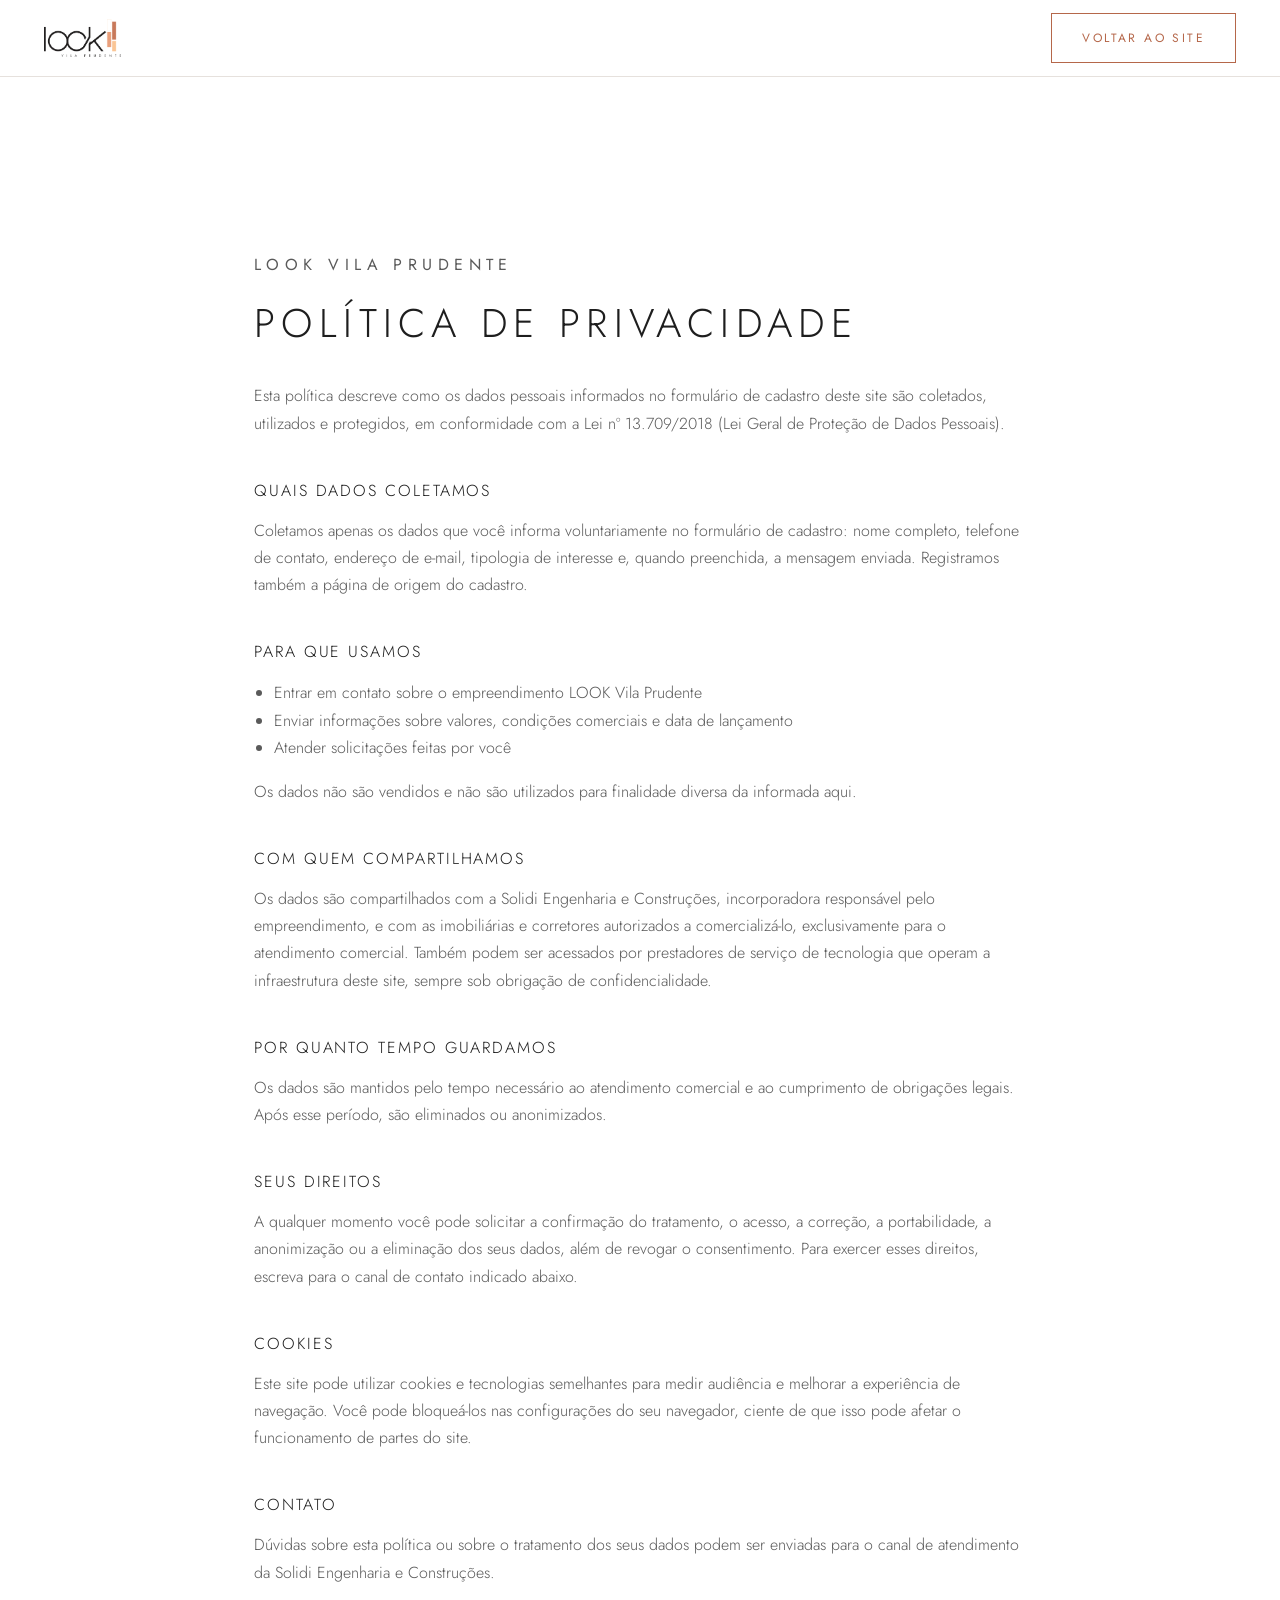
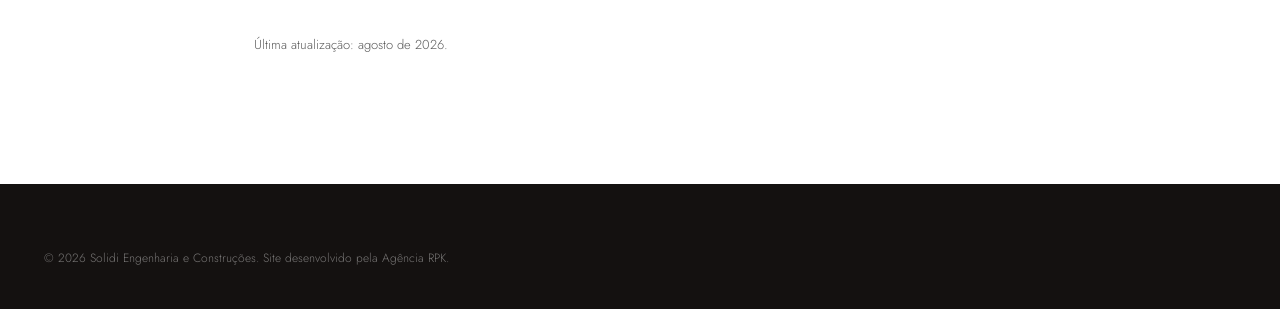
==== privacidade.html @ 10d235b2 "LP LOOK Vila Prudente, versao 1 Landing page de captacao do empreendimento LOOK Vila Prudente (Solid" ====
<!DOCTYPE html>
<html lang="pt-BR">
<head>
<meta charset="utf-8">
<meta name="viewport" content="width=device-width,initial-scale=1">
<title>Política de Privacidade | LOOK Vila Prudente</title>
<meta name="robots" content="noindex,follow">
<link rel="preconnect" href="https://fonts.googleapis.com">
<link rel="preconnect" href="https://fonts.gstatic.com" crossorigin>
<link href="https://fonts.googleapis.com/css2?family=Jost:wght@200;300;400;500&display=swap" rel="stylesheet">
<link rel="stylesheet" href="assets/css/style.css">
<style>
  .doc{max-width:820px;padding-top:calc(var(--header-h) + 60px)}
  .doc h2{margin-bottom:34px}
  .doc h3{margin:44px 0 14px;font-size:16px}
  .doc p,.doc li{color:var(--tinta-suave);font-size:16px}
  .doc ul{padding-left:20px}
</style>
</head>
<body>

<header class="header solido" id="header">
  <div class="container">
    <a href="index.html" aria-label="LOOK Vila Prudente">
      <img class="logo" src="assets/img/logo-look-900.webp" alt="LOOK Vila Prudente" width="900" height="445">
    </a>
    <a href="index.html" class="btn btn-ghost">Voltar ao site</a>
  </div>
</header>

<section>
  <div class="container doc">
    <p class="eyebrow">LOOK Vila Prudente</p>
    <h2>Política de Privacidade</h2>

    <p>Esta política descreve como os dados pessoais informados no formulário de cadastro deste site são coletados, utilizados e protegidos, em conformidade com a Lei nº 13.709/2018 (Lei Geral de Proteção de Dados Pessoais).</p>

    <h3>Quais dados coletamos</h3>
    <p>Coletamos apenas os dados que você informa voluntariamente no formulário de cadastro: nome completo, telefone de contato, endereço de e-mail, tipologia de interesse e, quando preenchida, a mensagem enviada. Registramos também a página de origem do cadastro.</p>

    <h3>Para que usamos</h3>
    <ul>
      <li>Entrar em contato sobre o empreendimento LOOK Vila Prudente</li>
      <li>Enviar informações sobre valores, condições comerciais e data de lançamento</li>
      <li>Atender solicitações feitas por você</li>
    </ul>
    <p>Os dados não são vendidos e não são utilizados para finalidade diversa da informada aqui.</p>

    <h3>Com quem compartilhamos</h3>
    <p>Os dados são compartilhados com a Solidi Engenharia e Construções, incorporadora responsável pelo empreendimento, e com as imobiliárias e corretores autorizados a comercializá-lo, exclusivamente para o atendimento comercial. Também podem ser acessados por prestadores de serviço de tecnologia que operam a infraestrutura deste site, sempre sob obrigação de confidencialidade.</p>

    <h3>Por quanto tempo guardamos</h3>
    <p>Os dados são mantidos pelo tempo necessário ao atendimento comercial e ao cumprimento de obrigações legais. Após esse período, são eliminados ou anonimizados.</p>

    <h3>Seus direitos</h3>
    <p>A qualquer momento você pode solicitar a confirmação do tratamento, o acesso, a correção, a portabilidade, a anonimização ou a eliminação dos seus dados, além de revogar o consentimento. Para exercer esses direitos, escreva para o canal de contato indicado abaixo.</p>

    <h3>Cookies</h3>
    <p>Este site pode utilizar cookies e tecnologias semelhantes para medir audiência e melhorar a experiência de navegação. Você pode bloqueá-los nas configurações do seu navegador, ciente de que isso pode afetar o funcionamento de partes do site.</p>

    <h3>Contato</h3>
    <p>Dúvidas sobre esta política ou sobre o tratamento dos seus dados podem ser enviadas para o canal de atendimento da Solidi Engenharia e Construções.</p>

    <p style="margin-top:48px;font-size:13px">Última atualização: agosto de 2026.</p>
  </div>
</section>

<footer class="rodape">
  <div class="container">
    <p class="disc" style="margin:0">© 2026 Solidi Engenharia e Construções. Site desenvolvido pela Agência RPK.</p>
  </div>
</footer>

</body>
</html>
---- assets/css/style.css ----
/* LOOK Vila Prudente · Solidi
   Identidade extraida do book Folheto_21x21cm_v4.pdf
   Agencia RPK · 2026 */

:root{
  --terracota:#B5674A;
  --terracota-med:#DE8A62;
  --pessego:#F7C593;
  --pessego-claro:#FAD9B4;
  --tinta:#1E1E1E;
  --tinta-suave:#5A5A5A;
  --linha:#E6E1DD;
  --branco:#fff;
  --fundo-quente:#FBF8F6;
  --container:1240px;
  --header-h:76px;
}

*,*::before,*::after{box-sizing:border-box}
html{scroll-behavior:smooth;-webkit-text-size-adjust:100%}
body{
  margin:0;
  font-family:'Jost',-apple-system,BlinkMacSystemFont,'Segoe UI',sans-serif;
  color:var(--tinta);
  background:var(--branco);
  font-size:17px;
  line-height:1.7;
  font-weight:300;
  overflow-x:hidden;
}
img{max-width:100%;display:block;height:auto}
a{color:inherit;text-decoration:none}
button{font-family:inherit}

.container{width:100%;max-width:var(--container);margin-inline:auto;padding-inline:24px}

/* tipografia: caixa alta com tracking largo, como no book */
.eyebrow{
  font-size:12px;letter-spacing:.34em;text-transform:uppercase;
  color:var(--terracota);font-weight:400;margin:0 0 20px
}
h1,h2,h3{font-weight:300;margin:0;line-height:1.25}
h2{
  font-size:clamp(26px,3.4vw,40px);
  letter-spacing:.16em;text-transform:uppercase
}
h3{font-size:clamp(19px,2vw,23px);letter-spacing:.12em;text-transform:uppercase}
.lead{font-size:clamp(16px,1.5vw,18.5px);color:var(--tinta-suave);max-width:62ch}

section{padding:clamp(72px,9vw,130px) 0}
.sec-quente{background:var(--fundo-quente)}

/* blocos coloridos, assinatura grafica do book */
.blocos{display:flex;gap:9px;align-items:flex-end;height:74px;margin-bottom:34px}
.blocos i{display:block;width:26px;border-radius:1px}
.blocos i:nth-child(1){height:74px;background:var(--terracota)}
.blocos i:nth-child(2){height:48px;background:var(--terracota-med)}
.blocos i:nth-child(3){height:62px;background:var(--pessego)}
.blocos i:nth-child(4){height:34px;border:1px solid var(--terracota-med);background:transparent}

/* ---------- header ---------- */
.header{
  position:fixed;inset:0 0 auto;height:var(--header-h);z-index:60;
  display:flex;align-items:center;
  background:transparent;transition:background .35s,box-shadow .35s
}
.header.solido{background:rgba(255,255,255,.97);box-shadow:0 1px 0 var(--linha);backdrop-filter:blur(8px)}
.header .container{display:flex;align-items:center;justify-content:space-between;gap:20px}
.header .logo{height:38px;width:auto;transition:opacity .3s}
.header .logo-branco{display:block}
.header .logo-cor{display:none}
.header.solido .logo-branco{display:none}
.header.solido .logo-cor{display:block}

.btn{
  display:inline-block;padding:14px 30px;border:0;cursor:pointer;
  background:var(--terracota);color:#fff;
  font-size:12px;letter-spacing:.2em;text-transform:uppercase;font-weight:400;
  transition:background .25s,transform .25s
}
.btn:hover{background:#9d573c;transform:translateY(-1px)}
.btn-ghost{background:transparent;border:1px solid rgba(255,255,255,.85);color:#fff}
.header.solido .btn-ghost{border-color:var(--terracota);color:var(--terracota)}
.header.solido .btn-ghost:hover{background:var(--terracota);color:#fff}

/* ---------- hero ---------- */
.hero{
  position:relative;min-height:100svh;display:flex;align-items:flex-end;
  padding-bottom:clamp(56px,8vw,96px);color:#fff;overflow:hidden
}
.hero-bg{position:absolute;inset:0;z-index:0}
.hero-bg img{width:100%;height:100%;object-fit:cover;object-position:center 60%}
.hero-bg::after{
  content:'';position:absolute;inset:0;
  background:linear-gradient(180deg,rgba(20,16,14,.45) 0%,rgba(20,16,14,.12) 38%,rgba(20,16,14,.78) 100%)
}
.hero .container{position:relative;z-index:2}
.hero-logo{width:min(420px,74vw);margin-bottom:30px}
.hero-chamadas{display:flex;flex-wrap:wrap;gap:12px;margin-bottom:26px}
.tag{
  padding:9px 20px;border:1px solid rgba(255,255,255,.6);
  font-size:11.5px;letter-spacing:.22em;text-transform:uppercase
}
.tag-cheia{background:var(--terracota);border-color:var(--terracota)}
.hero-frase{
  font-size:clamp(22px,3vw,34px);font-weight:200;letter-spacing:.14em;
  text-transform:uppercase;margin:0 0 32px;max-width:16ch;line-height:1.35
}
.hero-end{font-size:13.5px;letter-spacing:.18em;text-transform:uppercase;opacity:.9;margin:22px 0 0}

/* ---------- conceito ---------- */
.conceito{display:grid;grid-template-columns:1fr 1fr;gap:clamp(36px,6vw,90px);align-items:center}
.conceito p{margin:0 0 20px}
.conceito p:last-child{margin-bottom:0}

/* ---------- plantas ---------- */
.plantas-grid{display:grid;grid-template-columns:repeat(2,1fr);gap:clamp(24px,4vw,56px);margin-top:52px}
.planta{
  background:#fff;border:1px solid var(--linha);padding:clamp(20px,3vw,38px);text-align:center;
  display:flex;flex-direction:column
}
.planta .corpo{flex:1;display:grid;place-items:center;min-height:0}
.planta img{margin:0 auto;height:clamp(340px,42vw,540px);width:auto;object-fit:contain}
.planta .num{
  font-size:clamp(38px,5vw,58px);font-weight:300;line-height:1;
  display:inline-block;vertical-align:middle;margin-right:12px
}
.planta .rot{
  display:inline-block;vertical-align:middle;background:var(--pessego);
  padding:6px 16px;font-size:13px;letter-spacing:.2em;text-transform:uppercase
}
.planta .cab{margin-bottom:28px}
.planta .obs{font-size:12.5px;color:var(--tinta-suave);margin-top:22px;letter-spacing:.04em}
.aviso-metragem{
  margin-top:34px;padding:16px 20px;background:var(--pessego-claro);
  font-size:13.5px;letter-spacing:.03em;color:#7a4a33
}

/* ---------- galeria areas comuns ---------- */
.galeria{display:grid;grid-template-columns:repeat(3,1fr);gap:14px;margin-top:52px}
.item{position:relative;overflow:hidden;cursor:zoom-in;background:#EFE9E5}
.item img{width:100%;aspect-ratio:16/10;object-fit:cover;transition:transform .7s cubic-bezier(.2,.7,.3,1)}
.item:hover img{transform:scale(1.05)}
.item figcaption{
  position:absolute;left:0;right:0;bottom:0;padding:26px 20px 16px;color:#fff;
  font-size:12px;letter-spacing:.2em;text-transform:uppercase;
  background:linear-gradient(transparent,rgba(20,16,14,.82))
}
.item.grande{grid-column:span 2}

/* ---------- diferenciais ---------- */
.difs{display:grid;grid-template-columns:repeat(2,1fr);gap:0 clamp(30px,5vw,70px);margin-top:44px}
.difs li{
  list-style:none;display:flex;gap:16px;align-items:flex-start;
  padding:17px 0;border-bottom:1px solid var(--linha);font-size:15.5px
}
.difs li::before{
  content:'';flex:0 0 auto;width:9px;height:9px;margin-top:9px;
  background:var(--terracota-med)
}
.difs{padding:0;margin-inline:0}

/* ---------- implantacao ---------- */
.implant{display:grid;grid-template-columns:.85fr 1.15fr;gap:clamp(30px,5vw,70px);align-items:center;margin-top:44px}
.legenda{display:grid;grid-template-columns:1fr 1fr;gap:2px 22px;padding:0;margin:26px 0 0}
.legenda li{list-style:none;display:flex;gap:11px;align-items:center;font-size:14px;padding:5px 0}
.legenda b{
  flex:0 0 auto;width:23px;height:23px;background:var(--terracota);color:#fff;
  display:grid;place-items:center;font-size:11.5px;font-weight:400
}

/* ---------- localizacao ---------- */
.aerea{margin-bottom:52px;border:1px solid var(--linha)}
.loc-grid{display:grid;grid-template-columns:1fr 1fr;gap:clamp(30px,5vw,64px)}
.mapa{width:100%;aspect-ratio:4/3;border:0;filter:grayscale(1) contrast(1.05);transition:filter .5s}
.mapa:hover{filter:none}
.pois{columns:2;column-gap:36px;padding:0;margin:0}
.poi-grupo{break-inside:avoid;margin-bottom:26px}
.poi-grupo h4{
  margin:0 0 10px;font-size:11.5px;letter-spacing:.2em;text-transform:uppercase;
  color:var(--terracota);font-weight:400
}
.poi-grupo ul{padding:0;margin:0}
.poi-grupo li{
  list-style:none;display:flex;justify-content:space-between;gap:14px;
  font-size:14.5px;padding:5px 0;border-bottom:1px dotted var(--linha)
}
.poi-grupo li span{color:var(--tinta-suave);white-space:nowrap}
.fonte{font-size:12px;color:var(--tinta-suave);margin-top:16px}

/* ---------- formulario ---------- */
.form-sec{background:var(--tinta);color:#fff}
.form-sec h2{color:#fff}
.form-sec .eyebrow{color:var(--pessego)}
.form-wrap{display:grid;grid-template-columns:1fr 1.15fr;gap:clamp(34px,6vw,80px);align-items:start}
.form-sec .lead{color:rgba(255,255,255,.7)}
.campos{display:grid;grid-template-columns:1fr 1fr;gap:20px}
.campo{display:flex;flex-direction:column;gap:8px}
.campo.full{grid-column:1/-1}
.campo label{font-size:11.5px;letter-spacing:.16em;text-transform:uppercase;color:rgba(255,255,255,.72)}
.campo input,.campo select,.campo textarea{
  background:transparent;border:0;border-bottom:1px solid rgba(255,255,255,.28);
  color:#fff;font-family:inherit;font-size:16px;font-weight:300;
  padding:11px 2px;transition:border-color .25s
}
.campo select option{background:var(--tinta);color:#fff}
.campo textarea{resize:vertical;min-height:74px}
.campo input:focus,.campo select:focus,.campo textarea:focus{outline:0;border-bottom-color:var(--pessego)}
.campo input::placeholder,.campo textarea::placeholder{color:rgba(255,255,255,.32)}
.campo.erro input,.campo.erro select{border-bottom-color:#E06B5A}
.msg-erro{font-size:12px;color:#E9857A;display:none}
.campo.erro .msg-erro{display:block}

.consent.campo{
  grid-column:1/-1;display:flex;flex-direction:row;gap:12px;align-items:flex-start;
  font-size:13px;color:rgba(255,255,255,.66);line-height:1.6;cursor:pointer
}
.consent input{
  flex:0 0 auto;width:17px;height:17px;margin-top:3px;accent-color:var(--terracota);
  border-bottom:0;padding:0
}
.consent a{text-decoration:underline;text-underline-offset:3px}
.form-acao{grid-column:1/-1;display:flex;align-items:center;gap:20px;flex-wrap:wrap;margin-top:8px}
.form-status{font-size:14px}
.form-status.ok{color:#8FCB9B}
.form-status.falha{color:#E9857A}
button[disabled]{opacity:.55;cursor:not-allowed}

/* ---------- solidi ---------- */
.solidi-num{display:flex;flex-wrap:wrap;gap:clamp(28px,5vw,70px);margin-top:38px}
.solidi-num div strong{display:block;font-size:clamp(30px,4vw,44px);font-weight:300;color:var(--terracota);line-height:1.1}
.solidi-num div span{font-size:12px;letter-spacing:.18em;text-transform:uppercase;color:var(--tinta-suave)}

/* ---------- rodape ---------- */
.rodape{background:#141110;color:rgba(255,255,255,.62);padding:64px 0 40px;font-size:13.5px}
.rodape-topo{display:flex;justify-content:space-between;gap:34px;flex-wrap:wrap;align-items:flex-start;padding-bottom:34px;border-bottom:1px solid rgba(255,255,255,.1)}
.rodape img{height:44px;width:auto}
.rodape .disc{font-size:12px;line-height:1.75;margin-top:28px;color:rgba(255,255,255,.42);max-width:100%}
.rodape a:hover{color:#fff}

/* ---------- barra fixa mobile ---------- */
.barra-mob{
  position:fixed;left:0;right:0;bottom:0;z-index:70;display:none;
  padding:11px 16px calc(11px + env(safe-area-inset-bottom));
  background:rgba(255,255,255,.97);border-top:1px solid var(--linha);
  backdrop-filter:blur(8px)
}
.barra-mob .btn{display:block;width:100%;text-align:center;padding:16px}

/* ---------- lightbox ---------- */
.lightbox{
  position:fixed;inset:0;z-index:90;display:none;place-items:center;
  background:rgba(15,12,11,.94);padding:24px;cursor:zoom-out
}
.lightbox.aberto{display:grid}
.lightbox img{max-width:min(1400px,94vw);max-height:88vh;object-fit:contain}
.lightbox .fechar{position:absolute;top:20px;right:26px;color:#fff;font-size:34px;line-height:1;background:0;border:0;cursor:pointer}
.lightbox p{position:absolute;bottom:26px;left:0;right:0;text-align:center;color:#fff;font-size:12px;letter-spacing:.2em;text-transform:uppercase}

/* ---------- reveal ---------- */
.reveal{opacity:0;transform:translateY(26px);transition:opacity .85s ease,transform .85s cubic-bezier(.2,.7,.3,1)}
.reveal.vis{opacity:1;transform:none}

/* ---------- responsivo ---------- */
@media (max-width:900px){
  .conceito,.plantas-grid,.implant,.loc-grid,.form-wrap,.difs{grid-template-columns:1fr}
  .galeria{grid-template-columns:repeat(2,1fr)}
  .item.grande{grid-column:span 2}
  .pois{columns:1}
  .campos{grid-template-columns:1fr}
  .legenda{grid-template-columns:1fr 1fr}
}
@media (max-width:640px){
  body{font-size:16px}
  .header .btn{display:none}
  .barra-mob{display:block}
  body{padding-bottom:78px}
  .galeria{grid-template-columns:1fr;gap:10px}
  .item.grande{grid-column:span 1}
  .hero{min-height:92svh}
  .planta img{max-height:440px}
  .blocos{height:56px;margin-bottom:26px}
  .blocos i{width:20px}
  .blocos i:nth-child(1){height:56px}
  .blocos i:nth-child(2){height:36px}
  .blocos i:nth-child(3){height:46px}
  .blocos i:nth-child(4){height:26px}
}
@media (prefers-reduced-motion:reduce){
  *{animation:none!important;transition:none!important;scroll-behavior:auto!important}
  .reveal{opacity:1;transform:none}
}
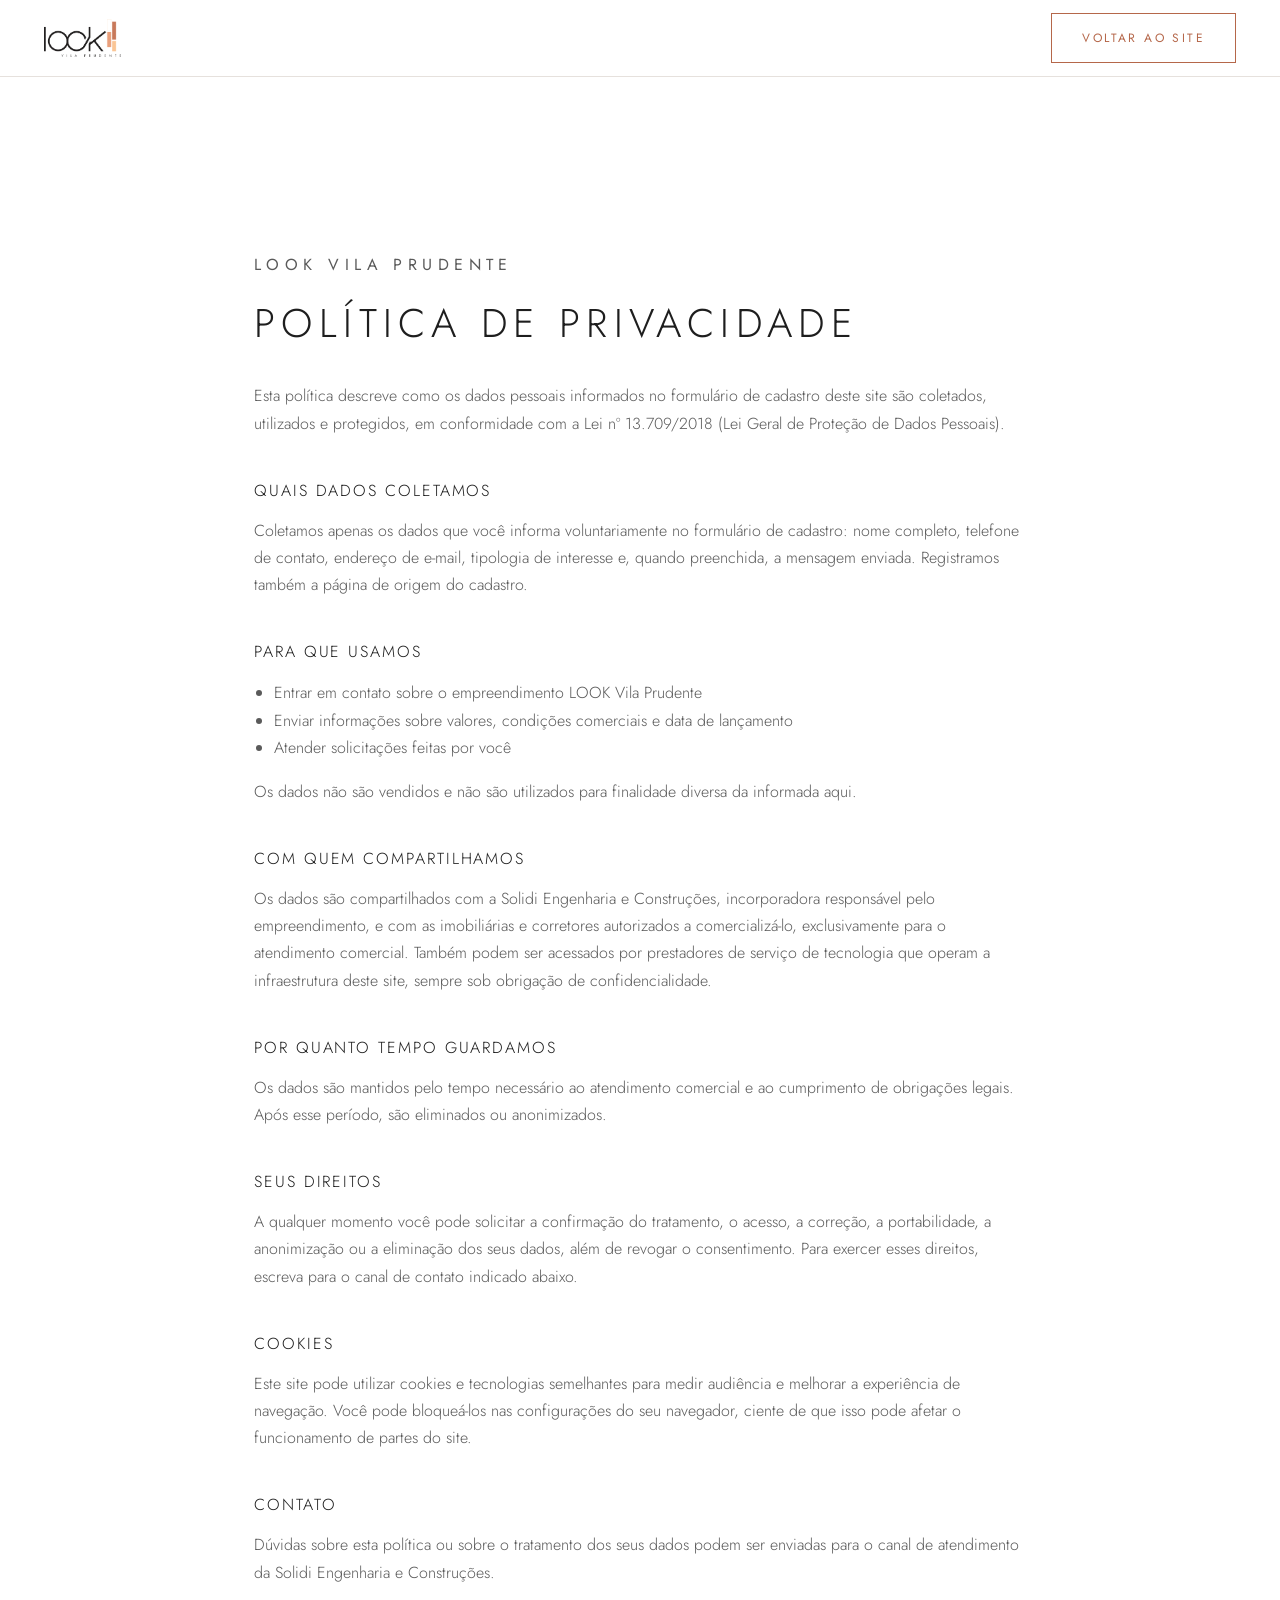
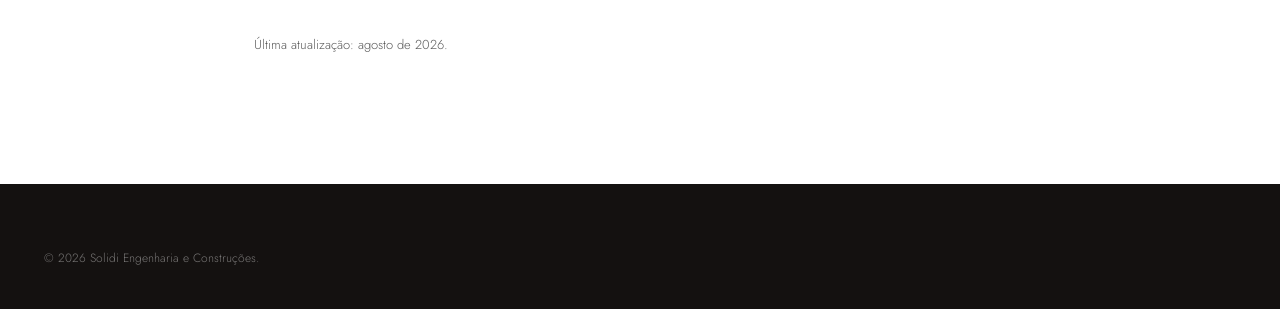
==== commit 7af7eb08: "MCMV em negativo sobre a capa e remocao da assinatura da agencia O PNG oficial do programa vem com f" ====
--- a/privacidade.html
+++ b/privacidade.html
@@ -67,7 +67,7 @@
 
 <footer class="rodape">
   <div class="container">
-    <p class="disc" style="margin:0">© 2026 Solidi Engenharia e Construções. Site desenvolvido pela Agência RPK.</p>
+    <p class="disc" style="margin:0">© 2026 Solidi Engenharia e Construções.</p>
   </div>
 </footer>
 
--- a/assets/css/style.css
+++ b/assets/css/style.css
@@ -1,6 +1,5 @@
 /* LOOK Vila Prudente · Solidi
-   Identidade extraida do book Folheto_21x21cm_v4.pdf
-   Agencia RPK · 2026 */
+   Identidade extraida do book Folheto_21x21cm_v4.pdf */
 
 :root{
   --terracota:#B5674A;
@@ -92,10 +91,20 @@
 .hero-bg img{width:100%;height:100%;object-fit:cover;object-position:center 60%}
 .hero-bg::after{
   content:'';position:absolute;inset:0;
-  background:linear-gradient(180deg,rgba(20,16,14,.45) 0%,rgba(20,16,14,.12) 38%,rgba(20,16,14,.78) 100%)
+  background:
+    linear-gradient(101deg,rgba(20,16,14,.76) 0%,rgba(20,16,14,.62) 24%,rgba(20,16,14,.24) 52%,rgba(20,16,14,0) 76%),
+    linear-gradient(180deg,rgba(20,16,14,.42) 0%,rgba(20,16,14,.10) 38%,rgba(20,16,14,.72) 100%)
 }
 .hero .container{position:relative;z-index:2}
-.hero-logo{width:min(420px,74vw);margin-bottom:30px}
+.hero-logo{width:min(360px,66vw);margin-bottom:30px;filter:drop-shadow(0 2px 18px rgba(20,16,14,.55))}
+
+/* selo do programa, canto superior direito da capa */
+.hero-topo{position:absolute;left:0;right:0;top:calc(var(--header-h) + 22px);z-index:3}
+.hero-topo .container{display:flex;justify-content:flex-end}
+.selo-mcmv img{
+  width:clamp(104px,10vw,132px);height:auto;display:block;
+  filter:drop-shadow(0 2px 14px rgba(20,16,14,.6))
+}
 .hero-chamadas{display:flex;flex-wrap:wrap;gap:12px;margin-bottom:26px}
 .tag{
   padding:9px 20px;border:1px solid rgba(255,255,255,.6);
@@ -131,22 +140,64 @@
 }
 .planta .cab{margin-bottom:28px}
 .planta .obs{font-size:12.5px;color:var(--tinta-suave);margin-top:22px;letter-spacing:.04em}
-.aviso-metragem{
-  margin-top:34px;padding:16px 20px;background:var(--pessego-claro);
-  font-size:13.5px;letter-spacing:.03em;color:#7a4a33
-}
 
 /* ---------- galeria areas comuns ---------- */
-.galeria{display:grid;grid-template-columns:repeat(3,1fr);gap:14px;margin-top:52px}
-.item{position:relative;overflow:hidden;cursor:zoom-in;background:#EFE9E5}
-.item img{width:100%;aspect-ratio:16/10;object-fit:cover;transition:transform .7s cubic-bezier(.2,.7,.3,1)}
-.item:hover img{transform:scale(1.05)}
-.item figcaption{
-  position:absolute;left:0;right:0;bottom:0;padding:26px 20px 16px;color:#fff;
-  font-size:12px;letter-spacing:.2em;text-transform:uppercase;
-  background:linear-gradient(transparent,rgba(20,16,14,.82))
-}
-.item.grande{grid-column:span 2}
+.galeria{margin-top:52px}
+
+/* palco: mostra a imagem inteira, sem cortar */
+.gal-palco{
+  position:relative;margin:0;background:#EFE9E5;overflow:hidden;
+  aspect-ratio:16/9;display:grid;place-items:center;cursor:zoom-in
+}
+.gal-palco img{
+  width:100%;height:100%;object-fit:contain;display:block;
+  animation:galEntra .5s cubic-bezier(.2,.7,.3,1)
+}
+@keyframes galEntra{from{opacity:0;transform:scale(1.012)}to{opacity:1;transform:none}}
+.gal-palco figcaption{
+  position:absolute;left:0;right:0;bottom:0;padding:34px 22px 16px;color:#fff;
+  font-size:12px;letter-spacing:.2em;text-transform:uppercase;pointer-events:none;
+  background:linear-gradient(transparent,rgba(20,16,14,.85))
+}
+
+/* carrossel de miniaturas */
+.gal-carrossel{display:flex;align-items:center;gap:10px;margin-top:12px}
+.gal-nav{
+  flex:0 0 auto;width:38px;height:38px;padding:0;display:grid;place-items:center;
+  background:var(--branco);border:1px solid var(--linha);color:var(--tinta);
+  cursor:pointer;transition:background .25s,border-color .25s,color .25s
+}
+.gal-nav svg{width:20px;height:20px}
+.gal-nav:hover{background:var(--terracota);border-color:var(--terracota);color:#fff}
+.gal-nav[disabled]{opacity:.3;cursor:default}
+.gal-nav[disabled]:hover{background:var(--branco);border-color:var(--linha);color:var(--tinta)}
+
+.gal-thumbs{
+  flex:1 1 auto;min-width:0;display:flex;gap:10px;margin:0;padding:2px;list-style:none;
+  overflow-x:auto;scroll-behavior:smooth;scroll-snap-type:x proximity;
+  scrollbar-width:none;-ms-overflow-style:none
+}
+.gal-thumbs::-webkit-scrollbar{display:none}
+.gal-thumbs li{flex:0 0 auto;scroll-snap-align:start}
+.gal-thumb{
+  position:relative;display:block;padding:0;border:0;background:#EFE9E5;
+  width:clamp(132px,15vw,186px);cursor:pointer;overflow:hidden;
+  outline:1px solid transparent;outline-offset:2px;transition:outline-color .25s
+}
+.gal-thumb img{
+  width:100%;aspect-ratio:16/10;object-fit:cover;display:block;
+  opacity:.62;transition:opacity .35s,transform .7s cubic-bezier(.2,.7,.3,1)
+}
+.gal-thumb span{
+  position:absolute;left:0;right:0;bottom:0;padding:18px 10px 7px;color:#fff;
+  font-size:10px;letter-spacing:.14em;text-transform:uppercase;text-align:left;
+  background:linear-gradient(transparent,rgba(20,16,14,.8));
+  white-space:nowrap;overflow:hidden;text-overflow:ellipsis
+}
+.gal-thumb:hover img{opacity:.85;transform:scale(1.05)}
+.gal-thumb[aria-selected="true"]{outline-color:var(--terracota)}
+.gal-thumb[aria-selected="true"] img{opacity:1}
+.gal-thumb:focus-visible{outline:2px solid var(--terracota);outline-offset:2px}
 
 /* ---------- diferenciais ---------- */
 .difs{display:grid;grid-template-columns:repeat(2,1fr);gap:0 clamp(30px,5vw,70px);margin-top:44px}
@@ -227,6 +278,11 @@
 button[disabled]{opacity:.55;cursor:not-allowed}
 
 /* ---------- solidi ---------- */
+.logo-solidi{width:clamp(190px,20vw,258px);height:auto;margin:20px 0 4px}
+.sr-only{
+  position:absolute;width:1px;height:1px;padding:0;margin:-1px;
+  overflow:hidden;clip:rect(0 0 0 0);white-space:nowrap;border:0
+}
 .solidi-num{display:flex;flex-wrap:wrap;gap:clamp(28px,5vw,70px);margin-top:38px}
 .solidi-num div strong{display:block;font-size:clamp(30px,4vw,44px);font-weight:300;color:var(--terracota);line-height:1.1}
 .solidi-num div span{font-size:12px;letter-spacing:.18em;text-transform:uppercase;color:var(--tinta-suave)}
@@ -235,6 +291,10 @@
 .rodape{background:#141110;color:rgba(255,255,255,.62);padding:64px 0 40px;font-size:13.5px}
 .rodape-topo{display:flex;justify-content:space-between;gap:34px;flex-wrap:wrap;align-items:flex-start;padding-bottom:34px;border-bottom:1px solid rgba(255,255,255,.1)}
 .rodape img{height:44px;width:auto}
+.rodape .logo-solidi-rodape{height:auto;width:172px;opacity:.9;transition:opacity .25s}
+.rodape .logo-cia-rodape{height:auto;width:88px;opacity:.9;transition:opacity .25s}
+.rodape a:hover .logo-solidi-rodape,
+.rodape a:hover .logo-cia-rodape{opacity:1}
 .rodape .disc{font-size:12px;line-height:1.75;margin-top:28px;color:rgba(255,255,255,.42);max-width:100%}
 .rodape a:hover{color:#fff}
 
@@ -264,8 +324,6 @@
 /* ---------- responsivo ---------- */
 @media (max-width:900px){
   .conceito,.plantas-grid,.implant,.loc-grid,.form-wrap,.difs{grid-template-columns:1fr}
-  .galeria{grid-template-columns:repeat(2,1fr)}
-  .item.grande{grid-column:span 2}
   .pois{columns:1}
   .campos{grid-template-columns:1fr}
   .legenda{grid-template-columns:1fr 1fr}
@@ -275,8 +333,12 @@
   .header .btn{display:none}
   .barra-mob{display:block}
   body{padding-bottom:78px}
-  .galeria{grid-template-columns:1fr;gap:10px}
-  .item.grande{grid-column:span 1}
+  /* no mobile a altura acompanha a imagem, sem faixa vazia */
+  .gal-palco{aspect-ratio:auto}
+  .gal-palco img{height:auto}
+  .gal-nav{display:none}
+  .gal-thumbs{gap:8px}
+  .gal-thumb{width:140px}
   .hero{min-height:92svh}
   .planta img{max-height:440px}
   .blocos{height:56px;margin-bottom:26px}
